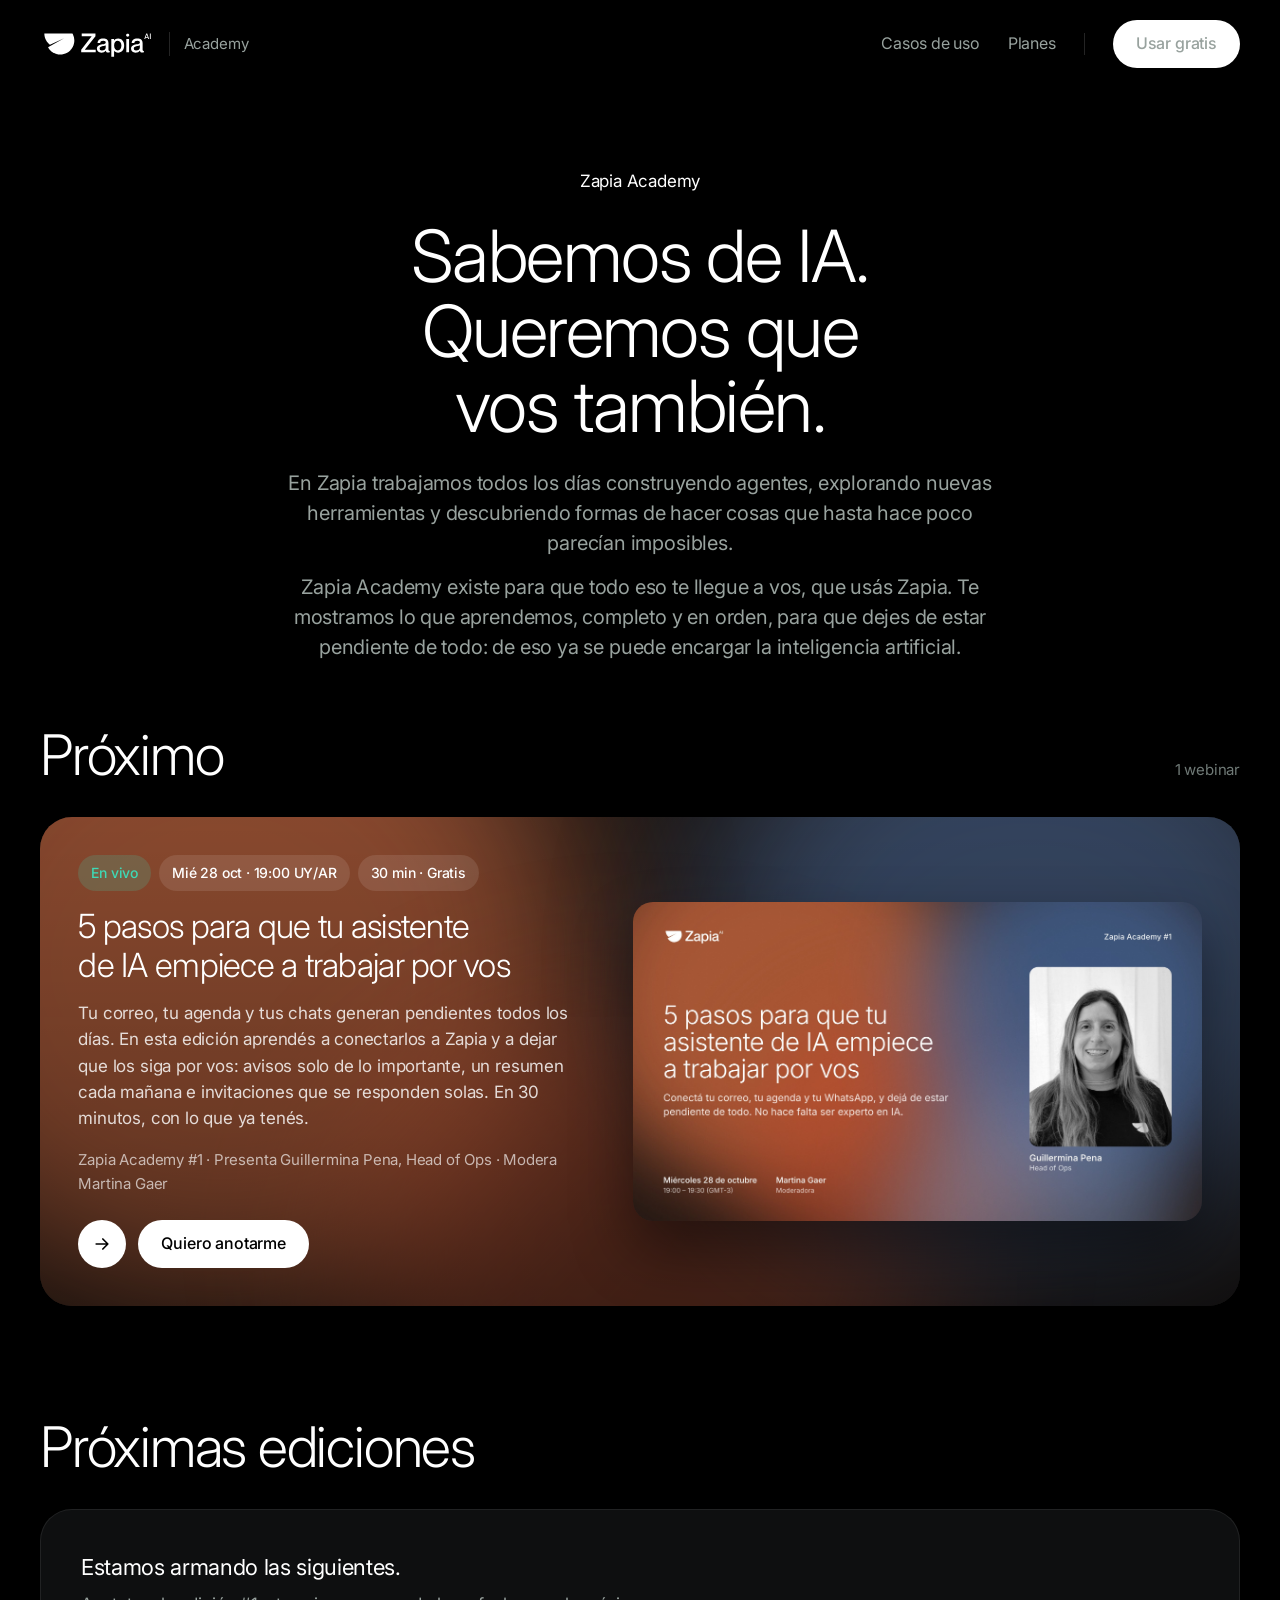
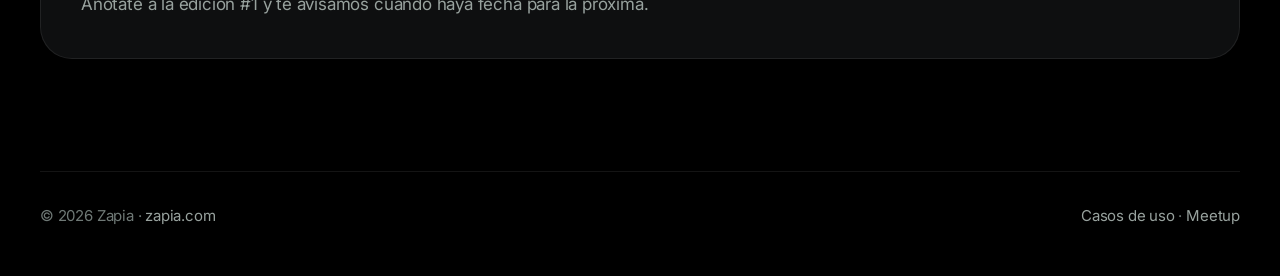
==== index.html @ 80911333 "Zapia Academy: sitio de webinars, edición #1 Co-Authored-By: Claude Fable 5.1 <noreply@anthropic.com" ====
<!doctype html>
<html lang="es">
<head>
<meta charset="utf-8">
<meta name="viewport" content="width=device-width,initial-scale=1,viewport-fit=cover">
<title>Webinars — Zapia Academy</title>
<meta name="description" content="Sabemos de IA. Queremos que vos también. Zapia Academy: todo lo que aprendemos construyendo agentes, para que sepas cómo poner la IA a trabajar para vos.">
<meta property="og:title" content="Zapia Academy · Webinars">
<meta property="og:description" content="Zapia Academy existe para que lo que aprendemos construyendo agentes te llegue a vos, completo y en orden, para que dejes de estar pendiente de todo: de eso ya se puede encargar la inteligencia artificial.">
<meta property="og:image" content="assets/banner-academy-1.jpg?v=7">
<link rel="preconnect" href="https://fonts.googleapis.com"><link rel="preconnect" href="https://fonts.gstatic.com" crossorigin>
<link rel="stylesheet" href="https://fonts.googleapis.com/css2?family=Inter:wght@400;500;600&display=swap">
<link rel="stylesheet" href="assets/site.css?v=7">
</head>
<body>
<nav class="top"><div class="wrap">
  <a class="brand" href="index.html"><img src="assets/zapia-logo.svg?v=5" alt="Zapia"><span>Academy</span></a>
  <div class="navlinks"><a class="hide-m" href="https://zapia.com/casos-de-uso" target="_blank" rel="noopener">Casos de uso</a><a class="hide-m" href="https://zapia.com/planes" target="_blank" rel="noopener">Planes</a><span class="sep"></span><a class="btn btn-primary" href="https://zapia.com" target="_blank" rel="noopener">Usar gratis</a></div>
</div></nav>

<div class="wrap">
  <div class="hero">
    <span class="eyebrow">Zapia Academy</span>
    <h1>Sabemos de IA. Queremos que vos también.</h1>
    <div class="sub"><p>En Zapia trabajamos todos los días construyendo agentes, explorando nuevas herramientas y descubriendo formas de hacer cosas que hasta hace poco parecían imposibles.</p><p>Zapia Academy existe para que todo eso te llegue a vos, que usás Zapia. Te mostramos lo que aprendemos, completo y en orden, para que dejes de estar pendiente de todo: de eso ya se puede encargar la inteligencia artificial.</p></div>
  </div>

  <section>
    <div class="sec-title"><h2>Próximo</h2><span>1 webinar</span></div>
    <a class="card featured" href="zapia-academy-1/index.html">
      <div class="wash" aria-hidden="true"><i class="a"></i><i class="b"></i><i class="c"></i></div>
      <div class="body">
        <div class="chips"><span class="chip live">En vivo</span><span class="chip">Mié 28 oct · 19:00 UY/AR</span><span class="chip">30 min · Gratis</span></div>
        <h3>5 pasos para que tu asistente de IA empiece a trabajar por vos</h3>
        <p class="desc">Tu correo, tu agenda y tus chats generan pendientes todos los días. En esta edición aprendés a conectarlos a Zapia y a dejar que los siga por vos: avisos solo de lo importante, un resumen cada mañana e invitaciones que se responden solas. En 30 minutos, con lo que ya tenés.</p>
        <p class="host">Zapia Academy #1 · Presenta Guillermina Pena, Head of Ops · Modera Martina Gaer</p>
        <div class="actions"><span class="arrow" aria-hidden="true"><svg viewBox="0 0 24 24"><path d="M5 12h14M13 6l6 6-6 6"/></svg></span><span class="btn btn-primary" data-open-reg>Quiero anotarme</span></div>
      </div>
      <div class="media"><img src="assets/banner-academy-1.jpg?v=7" alt="Banner de Zapia Academy #1 con Guillermina Pena"></div>
    </a>
  </section>

  <section>
    <div class="sec-title"><h2>Próximas ediciones</h2></div>
    <div class="empty"><b>Estamos armando las siguientes.</b><span>Anotate a la edición #1 y te avisamos cuando haya fecha para la próxima.</span></div>
  </section>

  <footer>
    <span>© 2026 Zapia · <a href="https://zapia.com" target="_blank" rel="noopener">zapia.com</a></span>
    <span><a href="https://zapia.com/casos-de-uso" target="_blank" rel="noopener">Casos de uso</a> · <a href="https://www.meetup.com/zapia-academy/" target="_blank" rel="noopener">Meetup</a></span>
  </footer>
</div>
<dialog class="reg" id="regDialog" aria-labelledby="regTitle">
  <div class="in">
    <div id="regFormState">
      <div class="head"><div><h2 id="regTitle">Reservá tu lugar</h2><p>Zapia Academy #1 · Miércoles 28 de octubre, 19:00 (UY/AR). Te mandamos el link por mail.</p></div><button class="x" id="regClose" type="button" aria-label="Cerrar">×</button></div>
      <form class="reg" id="regForm" novalidate>
        <label>Nombre<input id="r-name" name="name" type="text" autocomplete="name" required placeholder="Tu nombre"><span class="err" id="e-name"></span></label>
        <label>Correo<input id="r-email" name="email" type="email" autocomplete="email" inputmode="email" required placeholder="tu@correo.com"><span class="err" id="e-email"></span></label>
        <label>País<select id="r-country" name="country" required>
          <option value="">Elegí tu país</option>
          <option>Uruguay</option><option>Argentina</option><option>Brasil</option><option>Chile</option><option>Colombia</option><option>México</option><option>Perú</option><option>Paraguay</option><option>Bolivia</option><option>Ecuador</option><option>Venezuela</option><option>Costa Rica</option><option>Panamá</option><option>Guatemala</option><option>Honduras</option><option>El Salvador</option><option>Nicaragua</option><option>República Dominicana</option><option>Cuba</option><option>Puerto Rico</option><option>España</option><option>Estados Unidos</option><option>Otro</option>
        </select><span class="err" id="e-country"></span></label>
        <div class="hp" aria-hidden="true"><label>Empresa<input id="r-company" name="company" type="text" tabindex="-1" autocomplete="off"></label></div>
        <button class="btn btn-primary btn-lg" id="regSubmit" type="submit">Registrarme</button>
        <p class="fine">Usamos tus datos solo para mandarte el acceso, el recordatorio y la grabación de este webinar.</p>
      </form>
    </div>
    <div id="regDone" class="done" hidden>
      <div class="head"><h2>Listo, tenés tu lugar.</h2><button class="x" type="button" aria-label="Cerrar" onclick="document.getElementById('regDialog').close()">×</button></div>
      <p>Te escribimos antes del miércoles 28 con el link de acceso. Mientras tanto, agendalo.</p>
      <a class="btn btn-ghost" data-cal target="_blank" rel="noopener" href="#">Agregar a Google Calendar</a>
      <p class="fine">Si el martes 27 no te llegó nada, revisá spam o escribinos a [mail de contacto].</p>
    </div>
  </div>
</dialog>
<script src="assets/site.js?v=4"></script>
</body>
</html>
---- assets/site.css ----
/* Zapia Academy · sistema visual tomado de zapia.com: negro puro, Inter en pesos livianos para titulares, pastillas, tarjetas grandes con degradés difuminados */
:root{
  --u:8px; --r-3:12px; --r-4:16px; --r-5:20px; --r-6:32px; --r-pill:999px;
  --bg:#000000; --panel:#0e0f10; --panel-2:#151617; --line:rgba(255,255,255,.08); --line-2:rgba(255,255,255,.14);
  --ink:#ffffff; --ink-2:#c9d2ce; --ink-3:#98a29e; --ink-4:#6f7976;
  --brand:#02a181; --brand-2:#3ed9b6; --danger:#ff6b6b;
  --sans:"Inter","SF Pro Display",-apple-system,system-ui,"Segoe UI",Roboto,sans-serif;
  --w-display:300; --sec-y:calc(var(--u) * 14);
  color-scheme:dark;
}
*{box-sizing:border-box}
[hidden]{display:none!important}
html{scroll-behavior:smooth}
body{margin:0;background:var(--bg);color:var(--ink);font-family:var(--sans);font-size:17px;line-height:1.6;letter-spacing:-.011em;-webkit-font-smoothing:antialiased;text-wrap:pretty;padding-inline:24px;padding-block:0}
h1,h2,h3{margin:0;font-weight:var(--w-display);letter-spacing:-.022em;text-wrap:balance}
p{margin:0}
a{color:inherit}
img{max-width:100%;display:block}
.wrap{max-width:1200px;margin:0 auto}
nav.top{position:sticky;top:env(safe-area-inset-top,0px);z-index:50;background:rgba(0,0,0,.72);backdrop-filter:blur(16px);-webkit-backdrop-filter:blur(16px);margin-inline:-24px;padding-inline:24px}
nav.top .wrap{display:flex;align-items:center;justify-content:space-between;gap:24px;height:88px}
.brand{display:flex;align-items:center;gap:14px;text-decoration:none}
.brand img{height:30px;width:auto}
.brand span{font-size:15px;color:var(--ink-3);padding-left:14px;border-left:1px solid var(--line-2)}
.navlinks{display:flex;align-items:center;gap:28px;font-size:16px;color:var(--ink-3)}
.navlinks a{text-decoration:none;color:var(--ink-3)}
.navlinks a:hover{color:var(--ink)}
.navlinks .sep{width:1px;height:22px;background:var(--line-2)}
.btn{display:inline-flex;align-items:center;justify-content:center;gap:10px;height:48px;padding:0 22px;border-radius:var(--r-pill);font:inherit;font-size:16px;font-weight:500;letter-spacing:-.01em;text-decoration:none;border:1px solid transparent;cursor:pointer;transition:background .15s ease,border-color .15s ease,transform .08s ease;white-space:nowrap}
.btn:active{transform:translateY(1px)}
.btn:focus-visible{outline:2px solid var(--brand-2);outline-offset:3px}
.btn-primary{background:#fff;color:#000}
.btn-primary:hover{background:#e9ecea}
.btn-ghost{background:transparent;color:var(--ink);border-color:var(--line-2)}
.btn-ghost:hover{border-color:var(--ink-4)}
.btn-lg{height:56px;padding:0 28px;font-size:17px}
.btn:disabled{opacity:.6;cursor:wait}
.arrow{width:48px;height:48px;border-radius:50%;background:#fff;color:#000;display:inline-grid;place-items:center;flex:none}
.arrow svg{width:20px;height:20px;fill:none;stroke:currentColor;stroke-width:2;stroke-linecap:round;stroke-linejoin:round}
.hero{padding-block:calc(var(--u)*10) calc(var(--u)*8);display:grid;gap:calc(var(--u)*3);justify-items:center;text-align:center}
.hero h1{font-size:clamp(40px,6.2vw,72px);line-height:1.04;max-width:16ch}
.hero .sub{max-width:58ch;font-size:clamp(17px,1.6vw,20px);line-height:1.5;color:var(--ink-3);display:grid;gap:14px}
section{padding-block:0 var(--sec-y);display:grid;gap:calc(var(--u)*4)}
.sec-title{display:flex;align-items:baseline;justify-content:space-between;gap:16px}
.sec-title h2{font-size:clamp(34px,4.4vw,56px);line-height:1.05}
.sec-title span{font-size:15px;color:var(--ink-4)}
/* Tarjeta grande con degradé difuminado, como las de zapia.com */
.card{position:relative;overflow:hidden;background:var(--panel);border-radius:var(--r-6);color:inherit;text-decoration:none;display:grid;transition:transform .2s ease}
.card:hover{transform:translateY(-3px)}
.card .wash{position:absolute;inset:0;pointer-events:none;background:#1a1512}
.card .wash i{position:absolute;border-radius:50%;filter:blur(80px);display:block}
.card .wash .a{left:-15%;top:-40%;width:60%;height:140%;background:#f07a4a;opacity:.55}
.card .wash .b{left:25%;top:40%;width:50%;height:100%;background:#e8603a;opacity:.35}
.card .wash .c{right:-10%;top:-30%;width:55%;height:120%;background:#5b86c7;opacity:.45}
.card .wash::after{content:"";position:absolute;inset:0;background:linear-gradient(180deg,rgba(0,0,0,.05),rgba(0,0,0,.35))}
.card > *:not(.wash){position:relative}
.card.featured{grid-template-columns:minmax(0,1fr) minmax(0,1.1fr);gap:clamp(20px,3vw,40px);padding:clamp(24px,3vw,40px);align-items:center}
.card .media{border-radius:var(--r-5);overflow:hidden;aspect-ratio:16/9;min-width:0;box-shadow:0 30px 60px rgba(0,0,0,.45)}
.card .media img{width:100%;height:100%;object-fit:cover}
.card .body{display:grid;gap:16px;align-content:start;min-width:0}
.chips{display:flex;flex-wrap:wrap;gap:8px}
.chip{font-size:14px;font-weight:500;padding:7px 13px;border-radius:var(--r-pill);background:rgba(255,255,255,.1);color:var(--ink)}
.chip.live{background:rgba(62,217,182,.18);color:var(--brand-2)}
.card h3{font-size:clamp(26px,2.6vw,34px);line-height:1.15;font-weight:var(--w-display)}
.card .desc{color:rgba(255,255,255,.82);font-size:17px;line-height:1.55;max-width:46ch}
.card .host{font-size:15px;color:rgba(255,255,255,.65)}
.card .actions{display:flex;flex-wrap:wrap;align-items:center;gap:12px;margin-top:8px}
.empty{border:1px solid var(--line);border-radius:var(--r-6);padding:calc(var(--u)*5);color:var(--ink-3);font-size:17px;display:grid;gap:6px;background:var(--panel)}
.empty b{color:var(--ink);font-weight:400;font-size:22px;letter-spacing:-.015em}
footer{border-top:1px solid var(--line);padding-block:32px 48px;display:flex;flex-wrap:wrap;gap:8px 24px;justify-content:space-between;font-size:15px;color:var(--ink-4)}
footer a{color:var(--ink-3);text-decoration:none}
footer a:hover{color:var(--ink)}
/* Detalle */
.back{display:inline-flex;align-items:center;gap:6px;font-size:15px;color:var(--ink-3);text-decoration:none;padding-block:24px 12px}
.back:hover{color:var(--ink)}
.banner{border-radius:var(--r-6);overflow:hidden;aspect-ratio:16/9;max-height:620px;background:var(--panel)}
.banner img{width:100%;height:100%;object-fit:cover}
.title-block{display:grid;gap:14px;padding-block:calc(var(--u)*5) calc(var(--u)*4)}
.title-block h1{font-size:clamp(34px,5vw,60px);line-height:1.06;max-width:22ch}
.title-block .host{color:var(--ink-3);font-size:17px}
.title-block .host strong{color:var(--ink);font-weight:500}
.layout{display:grid;grid-template-columns:minmax(0,1fr) 360px;gap:calc(var(--u)*6);align-items:start;padding-block:0 var(--sec-y)}
.main{display:grid;gap:calc(var(--u)*7);min-width:0}
.main h2{font-size:clamp(28px,3.2vw,40px);line-height:1.1;margin-bottom:18px}
.prose{display:grid;gap:16px;max-width:64ch;color:var(--ink-2);font-size:17.5px;line-height:1.65}
.prose p strong{color:var(--ink);font-weight:500}
ol.steps{margin:6px 0 0;padding:0;list-style:none;display:grid;gap:10px;counter-reset:s}
ol.steps li{counter-increment:s;display:grid;grid-template-columns:40px minmax(0,1fr);gap:14px;align-items:start;background:var(--panel);border:1px solid var(--line);border-radius:var(--r-5);padding:18px 20px}
ol.steps li::before{content:counter(s);display:grid;place-items:center;width:36px;height:36px;border-radius:50%;background:rgba(255,255,255,.08);color:var(--ink);font-weight:400;font-size:15px;font-variant-numeric:tabular-nums}
ol.steps b{display:block;color:var(--ink);font-weight:500;font-size:18px;letter-spacing:-.012em}
ol.steps span{color:var(--ink-3);font-size:15.5px;line-height:1.5}
.people{display:grid;grid-template-columns:repeat(auto-fit,minmax(260px,1fr));gap:12px}
.person{display:grid;grid-template-columns:72px minmax(0,1fr);gap:16px;align-items:center;background:var(--panel);border:1px solid var(--line);border-radius:var(--r-5);padding:16px}
.person img,.person .ph{width:72px;height:72px;border-radius:50%;object-fit:cover;filter:grayscale(1)}
.person .ph{display:grid;place-items:center;background:var(--panel-2);color:var(--ink-2);font-weight:400;font-size:24px}
.person b{display:block;font-weight:500;font-size:17px}
.person span{display:block;font-size:13px;color:var(--ink-3);margin-bottom:2px}
.person p{font-size:14.5px;color:var(--ink-3);line-height:1.45}
.faq{display:grid;gap:10px;max-width:64ch}
.faq details{background:var(--panel);border:1px solid var(--line);border-radius:var(--r-4);padding:14px 18px}
.faq summary{font-weight:400;font-size:17px;cursor:pointer;list-style:none;display:flex;justify-content:space-between;gap:12px}
.faq summary::-webkit-details-marker{display:none}
.faq summary::after{content:"+";color:var(--ink-3)}
.faq details[open] summary::after{content:"–"}
.faq p{padding-top:8px;color:var(--ink-3);font-size:15.5px}
aside.box{position:sticky;top:calc(88px + 16px + env(safe-area-inset-top,0px));background:var(--panel);border:1px solid var(--line);border-radius:var(--r-6);padding:calc(var(--u)*3.5);display:grid;gap:16px}
aside.box .when{display:grid;grid-template-columns:44px 1fr;gap:14px;align-items:start}
aside.box .ico{width:44px;height:44px;border-radius:var(--r-3);background:rgba(255,255,255,.06);display:grid;place-items:center;color:var(--ink-2)}
aside.box .ico svg{width:20px;height:20px;fill:none;stroke:currentColor;stroke-width:1.7;stroke-linecap:round;stroke-linejoin:round}
aside.box b{display:block;font-weight:500;font-size:16px}
aside.box small{display:block;color:var(--ink-3);font-size:14.5px;line-height:1.4}
aside.box .count{font-size:14px;color:var(--ink-4);text-align:center}
.mobile-bar{display:none}
dialog.reg{border:1px solid var(--line-2);border-radius:var(--r-6);background:#0c0d0e;color:var(--ink);padding:0;width:min(92vw,460px);box-shadow:0 40px 100px rgba(0,0,0,.7)}
dialog.reg::backdrop{background:rgba(0,0,0,.65);backdrop-filter:blur(8px)}
dialog.reg .in{padding:calc(var(--u)*4);display:grid;gap:16px}
dialog.reg .head{display:flex;justify-content:space-between;align-items:start;gap:12px}
dialog.reg h2{font-size:28px;line-height:1.15}
dialog.reg .head p{color:var(--ink-3);font-size:15px;margin-top:6px}
.x{width:40px;height:40px;border-radius:50%;border:1px solid var(--line-2);background:transparent;color:var(--ink-2);font:inherit;font-size:20px;cursor:pointer;display:grid;place-items:center;flex:none}
.x:hover{background:rgba(255,255,255,.06)}
form.reg{display:grid;gap:14px}
form.reg label{display:grid;gap:6px;font-size:14px;font-weight:500;color:var(--ink-2)}
form.reg input,form.reg select{font:inherit;font-size:16px;height:50px;padding:0 16px;border:1px solid var(--line-2);border-radius:var(--r-4);background:#151617;color:var(--ink);width:100%;min-width:0}
form.reg select{appearance:none;-webkit-appearance:none;background-image:url("data:image/svg+xml;utf8,<svg xmlns='http://www.w3.org/2000/svg' width='12' height='8' viewBox='0 0 12 8'><path d='M1 1l5 5 5-5' fill='none' stroke='%2398a29e' stroke-width='1.8' stroke-linecap='round'/></svg>");background-repeat:no-repeat;background-position:right 16px center;padding-right:40px}
form.reg input:focus-visible,form.reg select:focus-visible{outline:2px solid #fff;outline-offset:1px;border-color:#fff}
form.reg input[aria-invalid="true"],form.reg select[aria-invalid="true"]{border-color:var(--danger)}
.err{font-size:12.5px;color:var(--danger);font-weight:400}
.fine{font-size:13px;color:var(--ink-4);line-height:1.45}
.hp{position:absolute;left:-9999px;width:1px;height:1px;overflow:hidden}
.done{display:grid;gap:14px}
.done p{color:var(--ink-2);font-size:16px}
:focus-visible{outline:2px solid #fff;outline-offset:3px;border-radius:4px}
@media (max-width:960px){.card.featured{grid-template-columns:1fr}.layout{grid-template-columns:1fr}aside.box{position:static}.navlinks .hide-m{display:none}.mobile-bar{display:flex;position:fixed;left:0;right:0;bottom:0;z-index:40;background:rgba(0,0,0,.85);backdrop-filter:blur(16px);border-top:1px solid var(--line);padding:12px 24px calc(12px + env(safe-area-inset-bottom,0px));gap:12px;align-items:center;justify-content:space-between}.mobile-bar small{color:var(--ink-3);font-size:13px;line-height:1.3}.mobile-bar b{color:var(--ink);font-weight:500}body.has-bar{padding-bottom:96px}}
@media (max-width:560px){nav.top .wrap{height:72px}nav.top .brand span{display:none}.navlinks{gap:16px}.navlinks .sep{display:none}.hero{padding-block:calc(var(--u)*7) calc(var(--u)*6)}.card.featured{padding:20px}}
@media (prefers-reduced-motion:reduce){html{scroll-behavior:auto}.card,.btn{transition:none}}
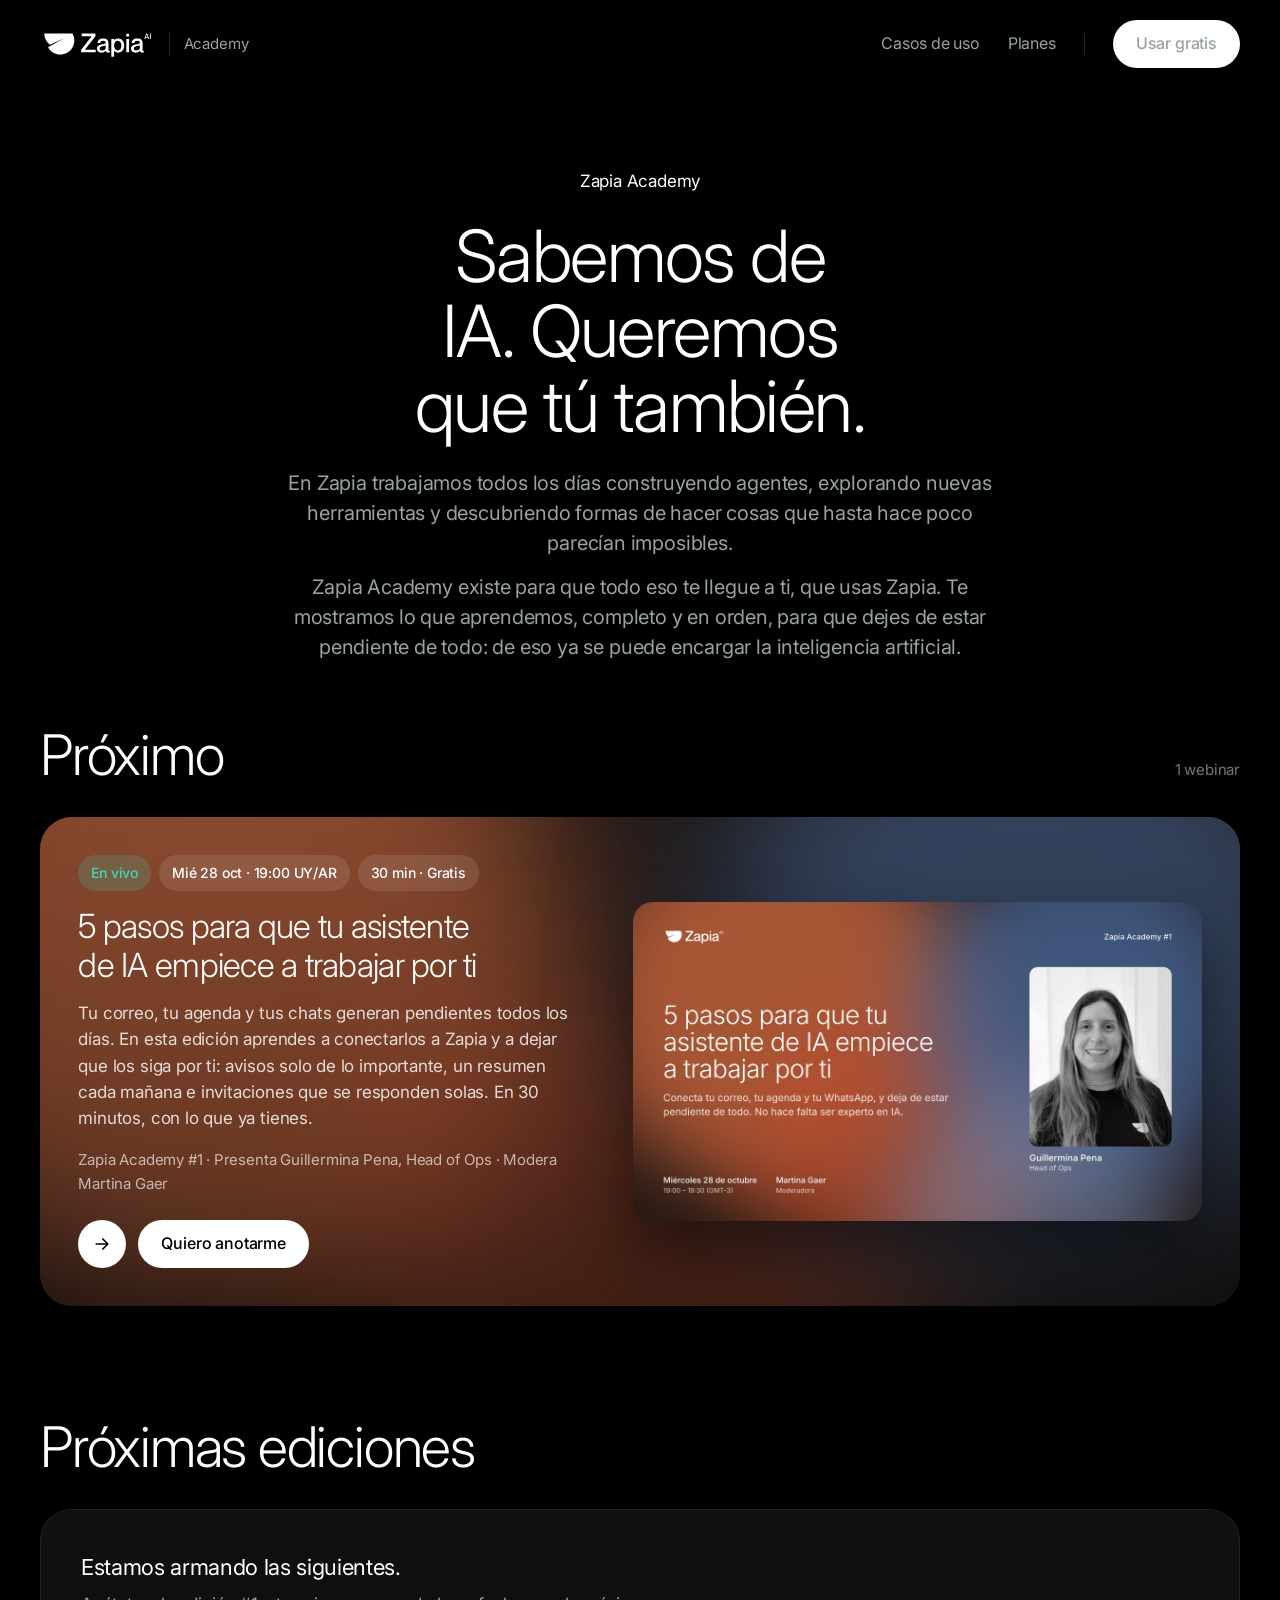
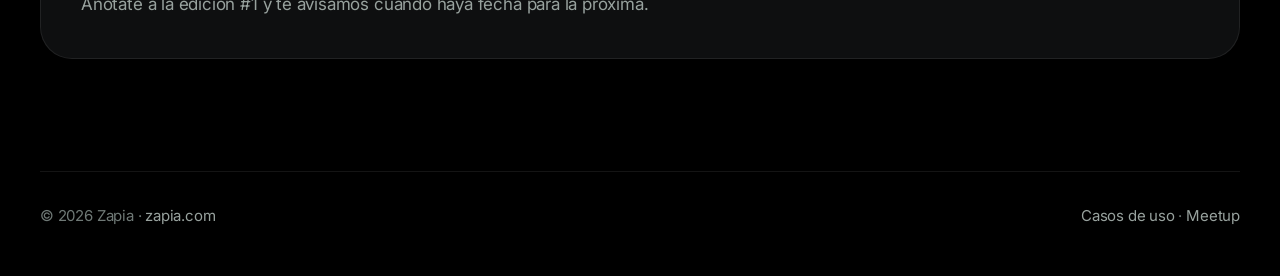
==== commit 1d13a3dd: "Todo el sitio en español neutro Co-Authored-By: Claude Fable 5.1 <noreply@anthropic.com>" ====
--- a/index.html
+++ b/index.html
@@ -4,13 +4,13 @@
 <meta charset="utf-8">
 <meta name="viewport" content="width=device-width,initial-scale=1,viewport-fit=cover">
 <title>Webinars — Zapia Academy</title>
-<meta name="description" content="Sabemos de IA. Queremos que vos también. Zapia Academy: todo lo que aprendemos construyendo agentes, para que sepas cómo poner la IA a trabajar para vos.">
+<meta name="description" content="Sabemos de IA. Queremos que tú también. Zapia Academy: todo lo que aprendemos construyendo agentes, para que sepas cómo poner la IA a trabajar para ti.">
 <meta property="og:title" content="Zapia Academy · Webinars">
-<meta property="og:description" content="Zapia Academy existe para que lo que aprendemos construyendo agentes te llegue a vos, completo y en orden, para que dejes de estar pendiente de todo: de eso ya se puede encargar la inteligencia artificial.">
-<meta property="og:image" content="assets/banner-academy-1.jpg?v=7">
+<meta property="og:description" content="Zapia Academy existe para que lo que aprendemos construyendo agentes te llegue a ti, completo y en orden, para que dejes de estar pendiente de todo: de eso ya se puede encargar la inteligencia artificial.">
+<meta property="og:image" content="assets/banner-academy-1.jpg?v=8">
 <link rel="preconnect" href="https://fonts.googleapis.com"><link rel="preconnect" href="https://fonts.gstatic.com" crossorigin>
 <link rel="stylesheet" href="https://fonts.googleapis.com/css2?family=Inter:wght@400;500;600&display=swap">
-<link rel="stylesheet" href="assets/site.css?v=7">
+<link rel="stylesheet" href="assets/site.css?v=8">
 </head>
 <body>
 <nav class="top"><div class="wrap">
@@ -21,8 +21,8 @@
 <div class="wrap">
   <div class="hero">
     <span class="eyebrow">Zapia Academy</span>
-    <h1>Sabemos de IA. Queremos que vos también.</h1>
-    <div class="sub"><p>En Zapia trabajamos todos los días construyendo agentes, explorando nuevas herramientas y descubriendo formas de hacer cosas que hasta hace poco parecían imposibles.</p><p>Zapia Academy existe para que todo eso te llegue a vos, que usás Zapia. Te mostramos lo que aprendemos, completo y en orden, para que dejes de estar pendiente de todo: de eso ya se puede encargar la inteligencia artificial.</p></div>
+    <h1>Sabemos de IA. Queremos que tú también.</h1>
+    <div class="sub"><p>En Zapia trabajamos todos los días construyendo agentes, explorando nuevas herramientas y descubriendo formas de hacer cosas que hasta hace poco parecían imposibles.</p><p>Zapia Academy existe para que todo eso te llegue a ti, que usas Zapia. Te mostramos lo que aprendemos, completo y en orden, para que dejes de estar pendiente de todo: de eso ya se puede encargar la inteligencia artificial.</p></div>
   </div>
 
   <section>
@@ -31,18 +31,18 @@
       <div class="wash" aria-hidden="true"><i class="a"></i><i class="b"></i><i class="c"></i></div>
       <div class="body">
         <div class="chips"><span class="chip live">En vivo</span><span class="chip">Mié 28 oct · 19:00 UY/AR</span><span class="chip">30 min · Gratis</span></div>
-        <h3>5 pasos para que tu asistente de IA empiece a trabajar por vos</h3>
-        <p class="desc">Tu correo, tu agenda y tus chats generan pendientes todos los días. En esta edición aprendés a conectarlos a Zapia y a dejar que los siga por vos: avisos solo de lo importante, un resumen cada mañana e invitaciones que se responden solas. En 30 minutos, con lo que ya tenés.</p>
+        <h3>5 pasos para que tu asistente de IA empiece a trabajar por ti</h3>
+        <p class="desc">Tu correo, tu agenda y tus chats generan pendientes todos los días. En esta edición aprendes a conectarlos a Zapia y a dejar que los siga por ti: avisos solo de lo importante, un resumen cada mañana e invitaciones que se responden solas. En 30 minutos, con lo que ya tienes.</p>
         <p class="host">Zapia Academy #1 · Presenta Guillermina Pena, Head of Ops · Modera Martina Gaer</p>
         <div class="actions"><span class="arrow" aria-hidden="true"><svg viewBox="0 0 24 24"><path d="M5 12h14M13 6l6 6-6 6"/></svg></span><span class="btn btn-primary" data-open-reg>Quiero anotarme</span></div>
       </div>
-      <div class="media"><img src="assets/banner-academy-1.jpg?v=7" alt="Banner de Zapia Academy #1 con Guillermina Pena"></div>
+      <div class="media"><img src="assets/banner-academy-1.jpg?v=8" alt="Banner de Zapia Academy #1 con Guillermina Pena"></div>
     </a>
   </section>
 
   <section>
     <div class="sec-title"><h2>Próximas ediciones</h2></div>
-    <div class="empty"><b>Estamos armando las siguientes.</b><span>Anotate a la edición #1 y te avisamos cuando haya fecha para la próxima.</span></div>
+    <div class="empty"><b>Estamos armando las siguientes.</b><span>Anótate a la edición #1 y te avisamos cuando haya fecha para la próxima.</span></div>
   </section>
 
   <footer>
@@ -53,27 +53,26 @@
 <dialog class="reg" id="regDialog" aria-labelledby="regTitle">
   <div class="in">
     <div id="regFormState">
-      <div class="head"><div><h2 id="regTitle">Reservá tu lugar</h2><p>Zapia Academy #1 · Miércoles 28 de octubre, 19:00 (UY/AR). Te mandamos el link por mail.</p></div><button class="x" id="regClose" type="button" aria-label="Cerrar">×</button></div>
+      <div class="head"><div><h2 id="regTitle">Reserva tu lugar</h2><p>Zapia Academy #1 · Miércoles 28 de octubre, 19:00 (UY/AR). Te enviamos el link por correo.</p></div><button class="x" id="regClose" type="button" aria-label="Cerrar">×</button></div>
       <form class="reg" id="regForm" novalidate>
         <label>Nombre<input id="r-name" name="name" type="text" autocomplete="name" required placeholder="Tu nombre"><span class="err" id="e-name"></span></label>
         <label>Correo<input id="r-email" name="email" type="email" autocomplete="email" inputmode="email" required placeholder="tu@correo.com"><span class="err" id="e-email"></span></label>
         <label>País<select id="r-country" name="country" required>
-          <option value="">Elegí tu país</option>
+          <option value="">Elige tu país</option>
           <option>Uruguay</option><option>Argentina</option><option>Brasil</option><option>Chile</option><option>Colombia</option><option>México</option><option>Perú</option><option>Paraguay</option><option>Bolivia</option><option>Ecuador</option><option>Venezuela</option><option>Costa Rica</option><option>Panamá</option><option>Guatemala</option><option>Honduras</option><option>El Salvador</option><option>Nicaragua</option><option>República Dominicana</option><option>Cuba</option><option>Puerto Rico</option><option>España</option><option>Estados Unidos</option><option>Otro</option>
         </select><span class="err" id="e-country"></span></label>
         <div class="hp" aria-hidden="true"><label>Empresa<input id="r-company" name="company" type="text" tabindex="-1" autocomplete="off"></label></div>
         <button class="btn btn-primary btn-lg" id="regSubmit" type="submit">Registrarme</button>
-        <p class="fine">Usamos tus datos solo para mandarte el acceso, el recordatorio y la grabación de este webinar.</p>
+        <p class="fine">Usamos tus datos solo para enviarte el acceso, el recordatorio y la grabación de este webinar.</p>
       </form>
     </div>
     <div id="regDone" class="done" hidden>
-      <div class="head"><h2>Listo, tenés tu lugar.</h2><button class="x" type="button" aria-label="Cerrar" onclick="document.getElementById('regDialog').close()">×</button></div>
-      <p>Te escribimos antes del miércoles 28 con el link de acceso. Mientras tanto, agendalo.</p>
+      <div class="head"><h2>Listo, tienes tu lugar.</h2><button class="x" type="button" aria-label="Cerrar" onclick="document.getElementById('regDialog').close()">×</button></div>
+      <p>Te escribimos antes del miércoles 28 con el link de acceso. Mientras tanto, agéndalo.</p>
       <a class="btn btn-ghost" data-cal target="_blank" rel="noopener" href="#">Agregar a Google Calendar</a>
-      <p class="fine">Si el martes 27 no te llegó nada, revisá spam o escribinos a [mail de contacto].</p>
     </div>
   </div>
 </dialog>
-<script src="assets/site.js?v=4"></script>
+<script src="assets/site.js?v=7"></script>
 </body>
 </html>
--- a/assets/site.css
+++ b/assets/site.css
@@ -93,6 +93,7 @@
 .person{display:grid;grid-template-columns:72px minmax(0,1fr);gap:16px;align-items:center;background:var(--panel);border:1px solid var(--line);border-radius:var(--r-5);padding:16px}
 .person img,.person .ph{width:72px;height:72px;border-radius:50%;object-fit:cover;filter:grayscale(1)}
 .person .ph{display:grid;place-items:center;background:var(--panel-2);color:var(--ink-2);font-weight:400;font-size:24px}
+.person.person-text{grid-template-columns:minmax(0,1fr)}
 .person b{display:block;font-weight:500;font-size:17px}
 .person span{display:block;font-size:13px;color:var(--ink-3);margin-bottom:2px}
 .person p{font-size:14.5px;color:var(--ink-3);line-height:1.45}
